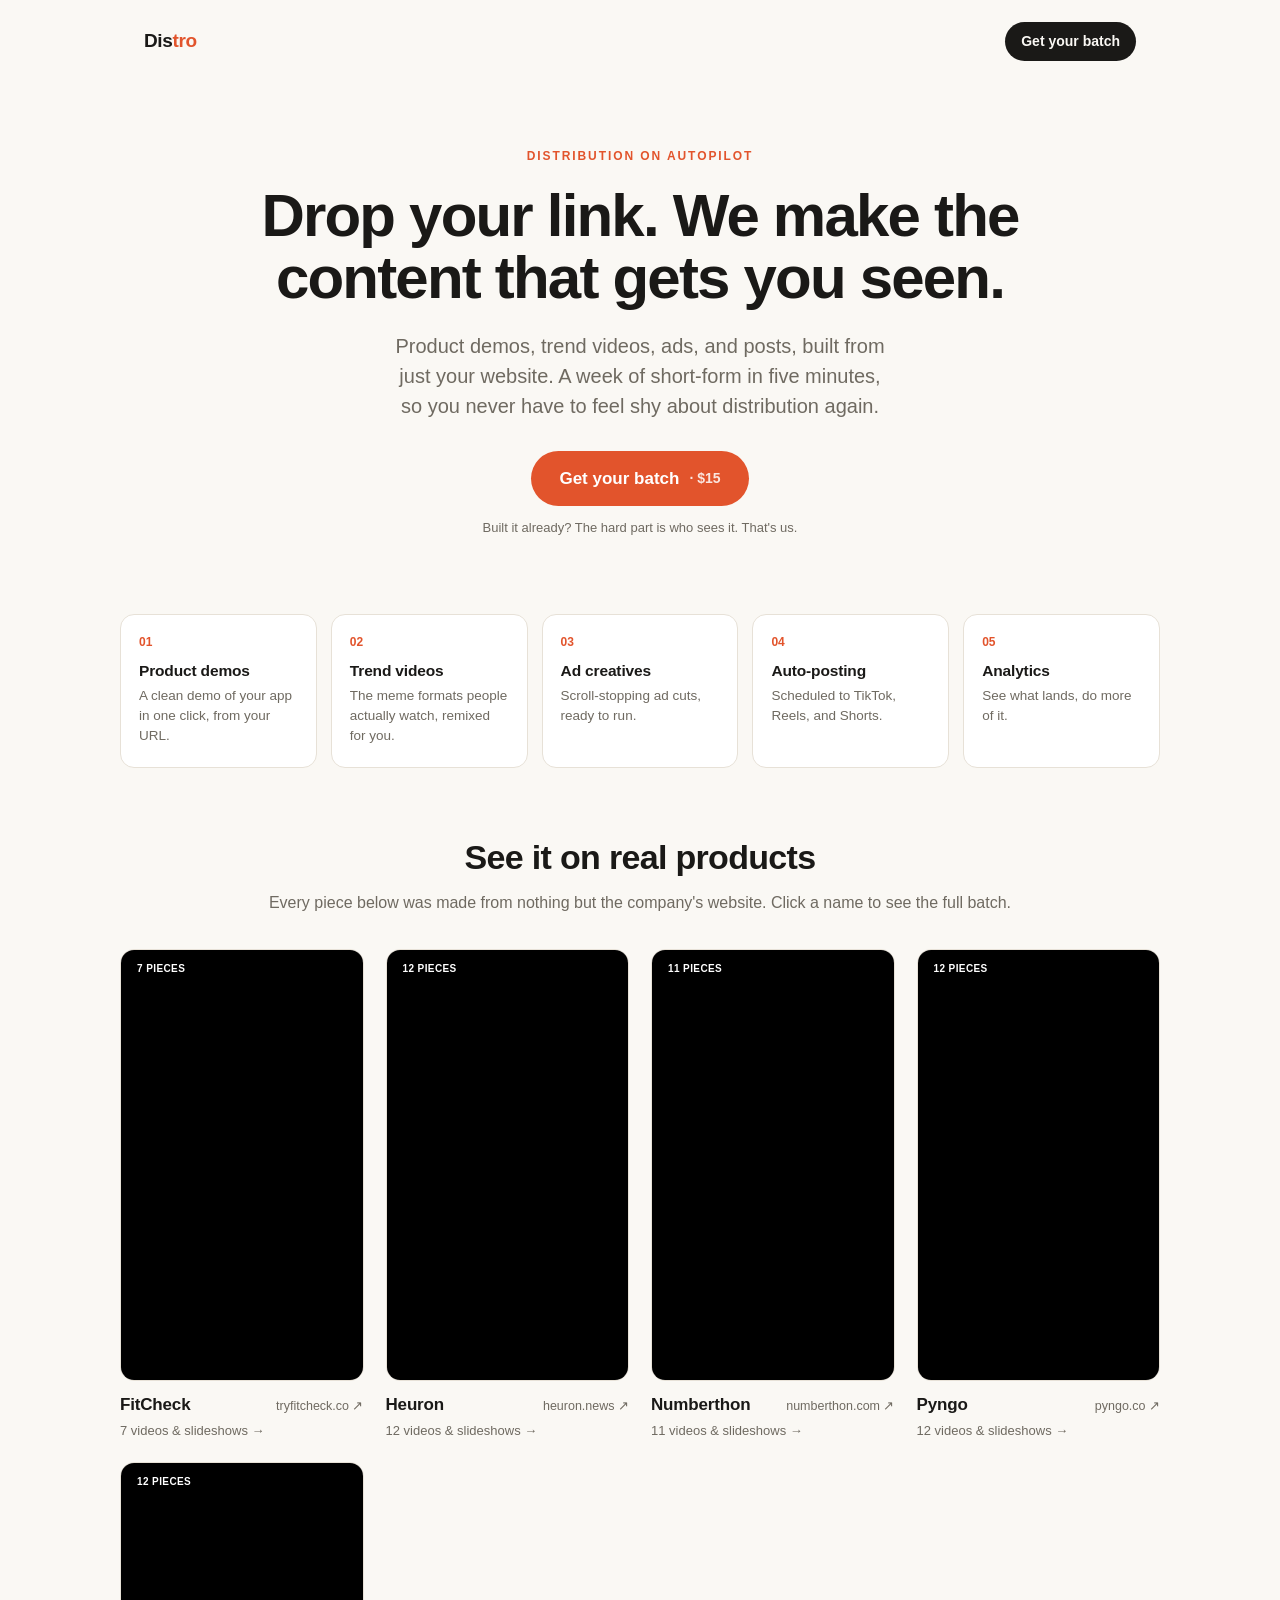
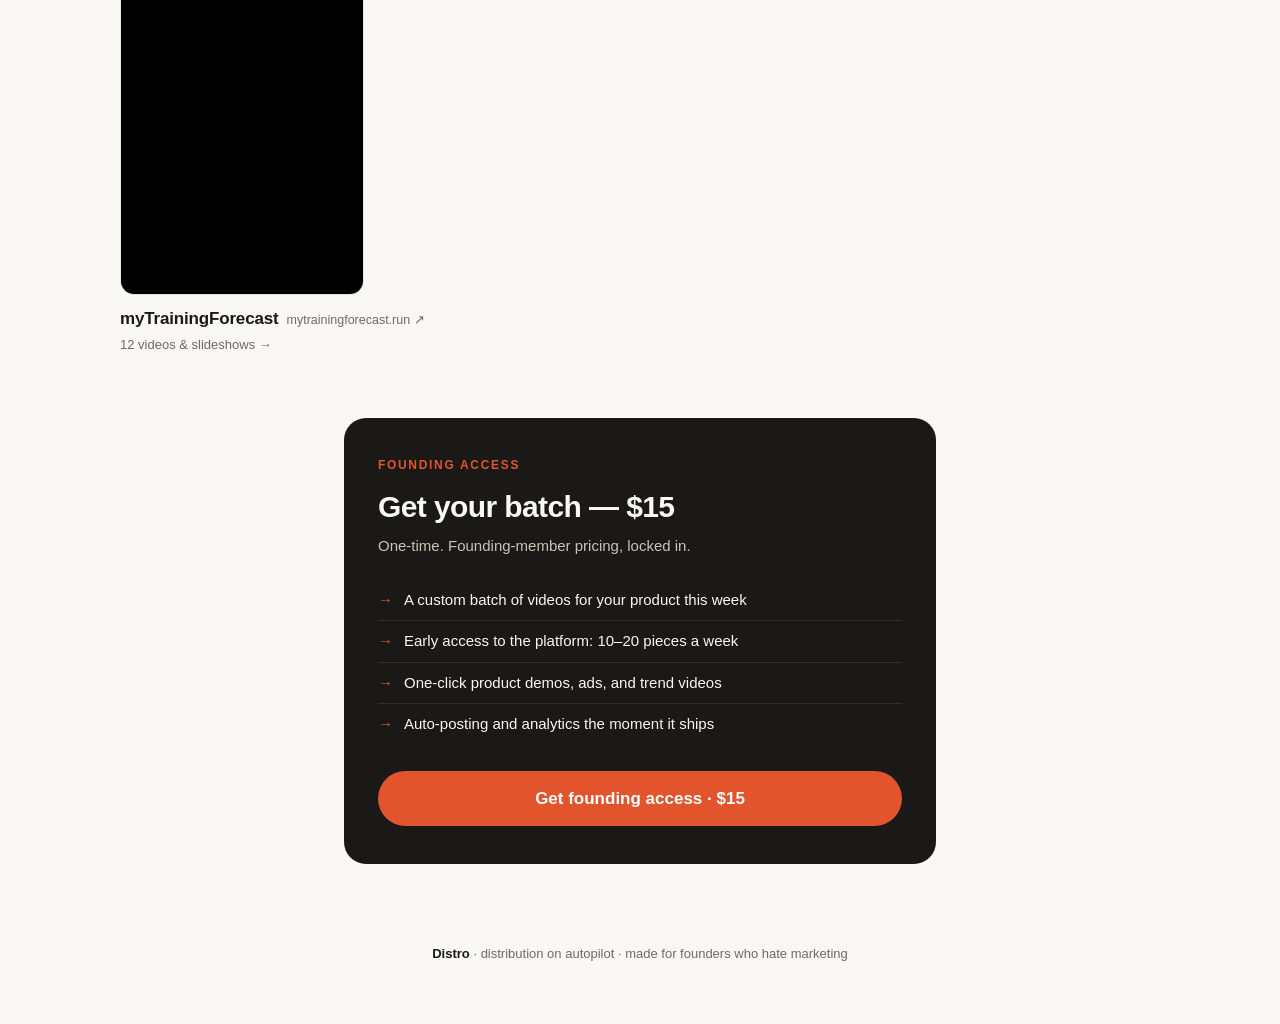
==== index.html @ ab53153d "Wire Dodo $15 checkout link (test mode)" ====
<!doctype html>
<html lang="en">
<head>
<meta charset="utf-8">
<meta name="viewport" content="width=device-width, initial-scale=1">
<title>Distro — distribution on autopilot</title>
<meta name="description" content="Drop your link. We make the short-form content that gets your product seen. Demos, trend videos, ads, and posts, built from just your website.">
<link rel="stylesheet" href="style.css">
</head>
<body>

<nav>
  <a class="brand" href="index.html">Dis<b>tro</b></a>
  <a class="nav-cta" href="#get">Get your batch</a>
</nav>

<header class="hero">
  <div class="eyebrow">Distribution on autopilot</div>
  <h1>Drop your link. We make the content that gets you seen.</h1>
  <p>Product demos, trend videos, ads, and posts, built from just your website. A week of short-form in five minutes, so you never have to feel shy about distribution again.</p>
  <a class="cta" href="#get">Get your batch <small>· $15</small></a>
  <div class="undercta">Built it already? The hard part is who sees it. That's us.</div>
</header>

<section class="does">
  <div class="does-grid">
    <div class="does-item"><div class="n">01</div><h3>Product demos</h3><p>A clean demo of your app in one click, from your URL.</p></div>
    <div class="does-item"><div class="n">02</div><h3>Trend videos</h3><p>The meme formats people actually watch, remixed for you.</p></div>
    <div class="does-item"><div class="n">03</div><h3>Ad creatives</h3><p>Scroll-stopping ad cuts, ready to run.</p></div>
    <div class="does-item"><div class="n">04</div><h3>Auto-posting</h3><p>Scheduled to TikTok, Reels, and Shorts.</p></div>
    <div class="does-item"><div class="n">05</div><h3>Analytics</h3><p>See what lands, do more of it.</p></div>
  </div>
</section>

<section class="section-head" id="examples">
  <h2>See it on real products</h2>
  <div class="sub">Every piece below was made from nothing but the company's website. Click a name to see the full batch.</div>
</section>
<div class="co-cards" id="co-cards"></div>

<section class="offer" id="get">
  <div class="offer-card">
    <div class="tag">Founding access</div>
    <h2>Get your batch — $15</h2>
    <div class="price">One-time. Founding-member pricing, locked in.</div>
    <ul>
      <li><span class="tick">→</span> A custom batch of videos for your product this week</li>
      <li><span class="tick">→</span> Early access to the platform: 10–20 pieces a week</li>
      <li><span class="tick">→</span> One-click product demos, ads, and trend videos</li>
      <li><span class="tick">→</span> Auto-posting and analytics the moment it ships</li>
    </ul>
    <a class="cta" href="https://test.checkout.dodopayments.com/buy/pdt_0NjENRIWLlcmFV4bNzEx5">Get founding access · $15</a>
  </div>
</section>

<footer>
  <b>Distro</b> · distribution on autopilot · made for founders who hate marketing
</footer>

<script src="app.js"></script>
<script>
  fetch("media.json").then(r => r.json()).then(data => {
    document.getElementById("co-cards").innerHTML = data.map(c => `
      <div class="co-card">
        <a class="cover-link" href="portfolio.html?c=${c.slug}">${coverFrame(c)}</a>
        <div class="co-card-meta">
          <a class="co" href="portfolio.html?c=${c.slug}">${c.co}</a>
          <a class="ext" href="${c.href}" target="_blank" rel="noopener">${c.url} ↗</a>
        </div>
        <div class="count">${c.media.length} videos &amp; slideshows →</div>
      </div>`).join("");
  });
</script>
</body>
</html>
---- style.css ----
:root{
  --paper:#faf8f4; --ink:#1a1917; --soft:#6f6a61; --hair:#e7e1d7;
  --ember:#e2542c; --ember-deep:#c2431f; --chip:#f1ece3;
  --sans:"Helvetica Neue",Helvetica,Arial,sans-serif;
}
*{box-sizing:border-box;margin:0;padding:0}
html{scroll-behavior:smooth}
body{background:var(--paper);color:var(--ink);font-family:var(--sans);line-height:1.5;-webkit-font-smoothing:antialiased}
a{color:inherit}
.wrap{max-width:1040px;margin:0 auto;padding:0 24px}

/* nav */
nav{display:flex;justify-content:space-between;align-items:center;padding:22px 24px;max-width:1040px;margin:0 auto}
.brand{font-weight:700;font-size:19px;letter-spacing:-.02em;text-decoration:none}
.brand b{color:var(--ember)}
.nav-cta{font-size:14px;font-weight:600;background:var(--ink);color:var(--paper);padding:9px 16px;border-radius:999px;text-decoration:none}
.nav-back{font-size:14px;font-weight:600;color:var(--soft);text-decoration:none}

/* hero */
.hero{text-align:center;padding:64px 24px 40px;max-width:860px;margin:0 auto}
.eyebrow{font-size:12px;font-weight:700;letter-spacing:.16em;color:var(--ember);text-transform:uppercase;margin-bottom:20px}
h1{font-size:clamp(34px,6vw,60px);line-height:1.03;font-weight:800;letter-spacing:-.03em;text-wrap:balance}
.hero p{font-size:clamp(16px,2.2vw,20px);color:var(--soft);margin:22px auto 0;max-width:620px;text-wrap:balance}
.cta{display:inline-flex;align-items:center;gap:10px;background:var(--ember);color:#fff;font-weight:700;font-size:17px;
     padding:15px 28px;border-radius:999px;text-decoration:none;margin-top:30px;transition:background .15s}
.cta:hover{background:var(--ember-deep)}
.cta small{font-weight:600;opacity:.85;font-size:14px}
.undercta{font-size:13px;color:var(--soft);margin-top:12px}

/* what it does */
.does{padding:36px 24px 8px}
.does-grid{display:grid;grid-template-columns:repeat(auto-fit,minmax(170px,1fr));gap:14px;max-width:1040px;margin:0 auto}
.does-item{background:#fff;border:1px solid var(--hair);border-radius:14px;padding:18px 18px 20px}
.does-item .n{font-size:12px;font-weight:700;color:var(--ember);margin-bottom:8px}
.does-item h3{font-size:15.5px;font-weight:700;letter-spacing:-.01em}
.does-item p{font-size:13.5px;color:var(--soft);margin-top:4px}

/* section header */
.section-head{text-align:center;padding:56px 24px 0}
.section-head h2{font-size:clamp(24px,4vw,34px);font-weight:800;letter-spacing:-.02em}
.section-head .sub{color:var(--soft);margin-top:8px;font-size:16px}

/* shared media frame */
.frame{position:relative;aspect-ratio:9/16;background:var(--chip);border-radius:14px;overflow:hidden;border:1px solid var(--hair)}
.frame video,.frame img{width:100%;height:100%;object-fit:cover;display:block;background:#000}
.badge{position:absolute;left:8px;top:8px;z-index:2;font-size:10px;font-weight:700;letter-spacing:.04em;text-transform:uppercase;background:rgba(0,0,0,.55);color:#fff;padding:3px 8px;border-radius:99px}

/* main-page company cards */
.co-cards{display:grid;grid-template-columns:repeat(auto-fill,minmax(200px,1fr));gap:22px;max-width:1040px;margin:34px auto 0}
.co-card{display:flex;flex-direction:column}
.cover-link{display:block;text-decoration:none;position:relative}
.cover-link .viewall{position:absolute;inset:0;display:flex;align-items:flex-end;justify-content:center;padding:14px;
  background:linear-gradient(to top,rgba(0,0,0,.55),transparent 45%);opacity:0;transition:opacity .15s;color:#fff;font-weight:700;font-size:14px;border-radius:14px}
.cover-link:hover .viewall{opacity:1}
.co-card-meta{display:flex;align-items:baseline;justify-content:space-between;gap:8px;margin-top:11px}
.co-card .co{font-size:17px;font-weight:800;letter-spacing:-.01em;text-decoration:none}
.co-card .co:hover{color:var(--ember)}
.co-card .ext{font-size:12.5px;color:var(--soft);text-decoration:none;white-space:nowrap}
.co-card .ext:hover{color:var(--ember)}
.co-card .count{font-size:13px;color:var(--soft);margin-top:3px}

/* portfolio page */
.pf-head{max-width:1080px;margin:36px auto 0;padding:0 40px}
.pf-head h1{font-size:clamp(30px,5vw,48px)}
.pf-head .pf-sub{color:var(--soft);margin-top:14px;font-size:16px;display:flex;gap:16px;flex-wrap:wrap;align-items:center}
.pf-head .ext{color:var(--ember);text-decoration:none;font-weight:600}
.pf-grid{display:grid;grid-template-columns:repeat(auto-fill,minmax(230px,1fr));gap:32px 28px;max-width:1080px;margin:44px auto 8px;padding:0 40px}

/* slideshow carousel */
.ss-frame .nav{position:absolute;top:50%;transform:translateY(-50%);z-index:3;width:30px;height:30px;border:0;border-radius:999px;
  background:rgba(0,0,0,.5);color:#fff;font-size:17px;line-height:1;cursor:pointer;display:flex;align-items:center;justify-content:center}
.ss-frame .nav:hover{background:rgba(0,0,0,.78)}
.ss-frame .nav.prev{left:8px}
.ss-frame .nav.next{right:8px}
.ss-frame .dots{position:absolute;bottom:9px;left:0;right:0;z-index:3;display:flex;gap:5px;justify-content:center}
.ss-frame .dots i{width:5px;height:5px;border-radius:99px;background:rgba(255,255,255,.45)}
.ss-frame .dots i.on{background:#fff}

/* offer */
.offer{margin:64px auto 40px;max-width:640px;padding:0 24px}
.offer-card{background:var(--ink);color:var(--paper);border-radius:22px;padding:38px 34px}
.offer .tag{font-size:12px;font-weight:700;letter-spacing:.14em;text-transform:uppercase;color:var(--ember)}
.offer h2{font-size:30px;font-weight:800;letter-spacing:-.02em;margin-top:10px}
.offer .price{font-size:15px;color:#c9c3b8;margin-top:6px}
.offer ul{list-style:none;margin:22px 0 26px}
.offer li{display:flex;gap:11px;padding:9px 0;font-size:15px;border-top:1px solid rgba(255,255,255,.09)}
.offer li:first-child{border-top:0}
.offer li .tick{color:var(--ember);font-weight:800;flex:none}
.offer .cta{margin-top:0;width:100%;justify-content:center}

footer{text-align:center;padding:40px 24px 60px;color:var(--soft);font-size:13px}
footer b{color:var(--ink)}
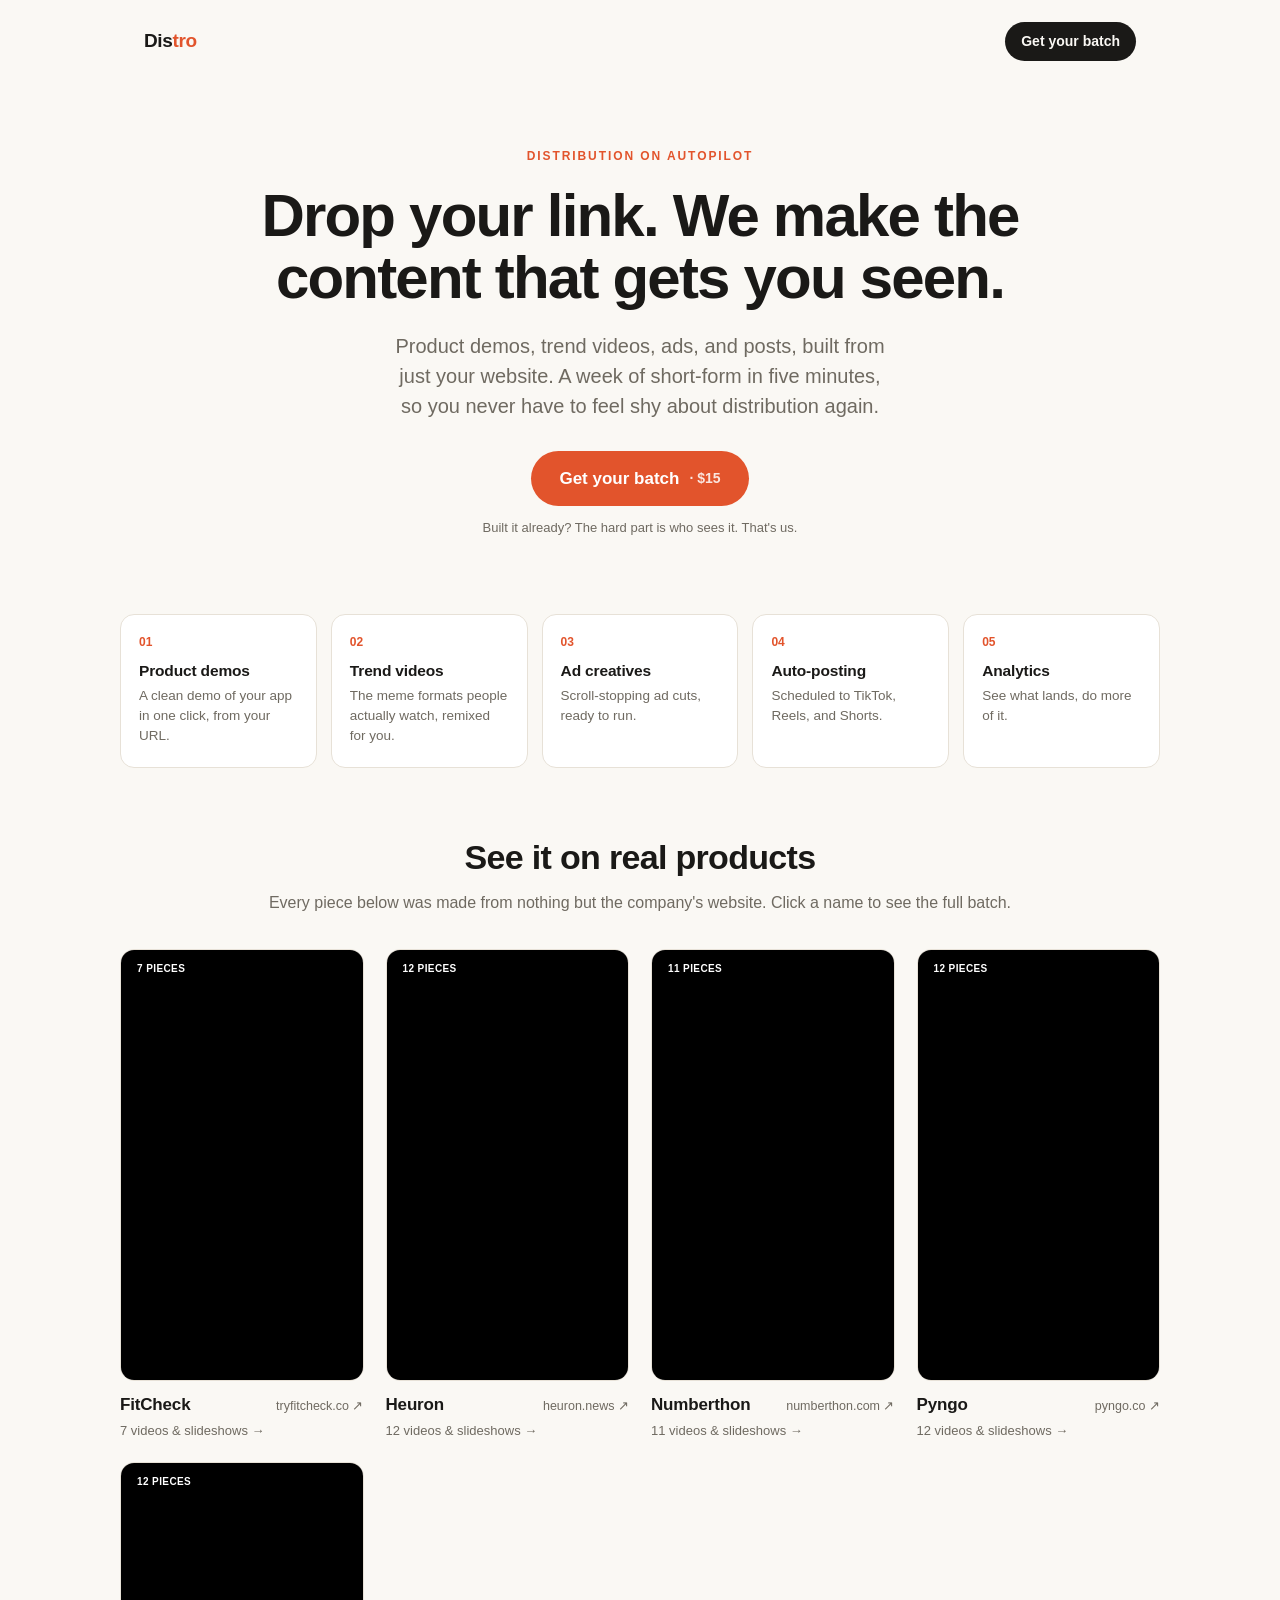
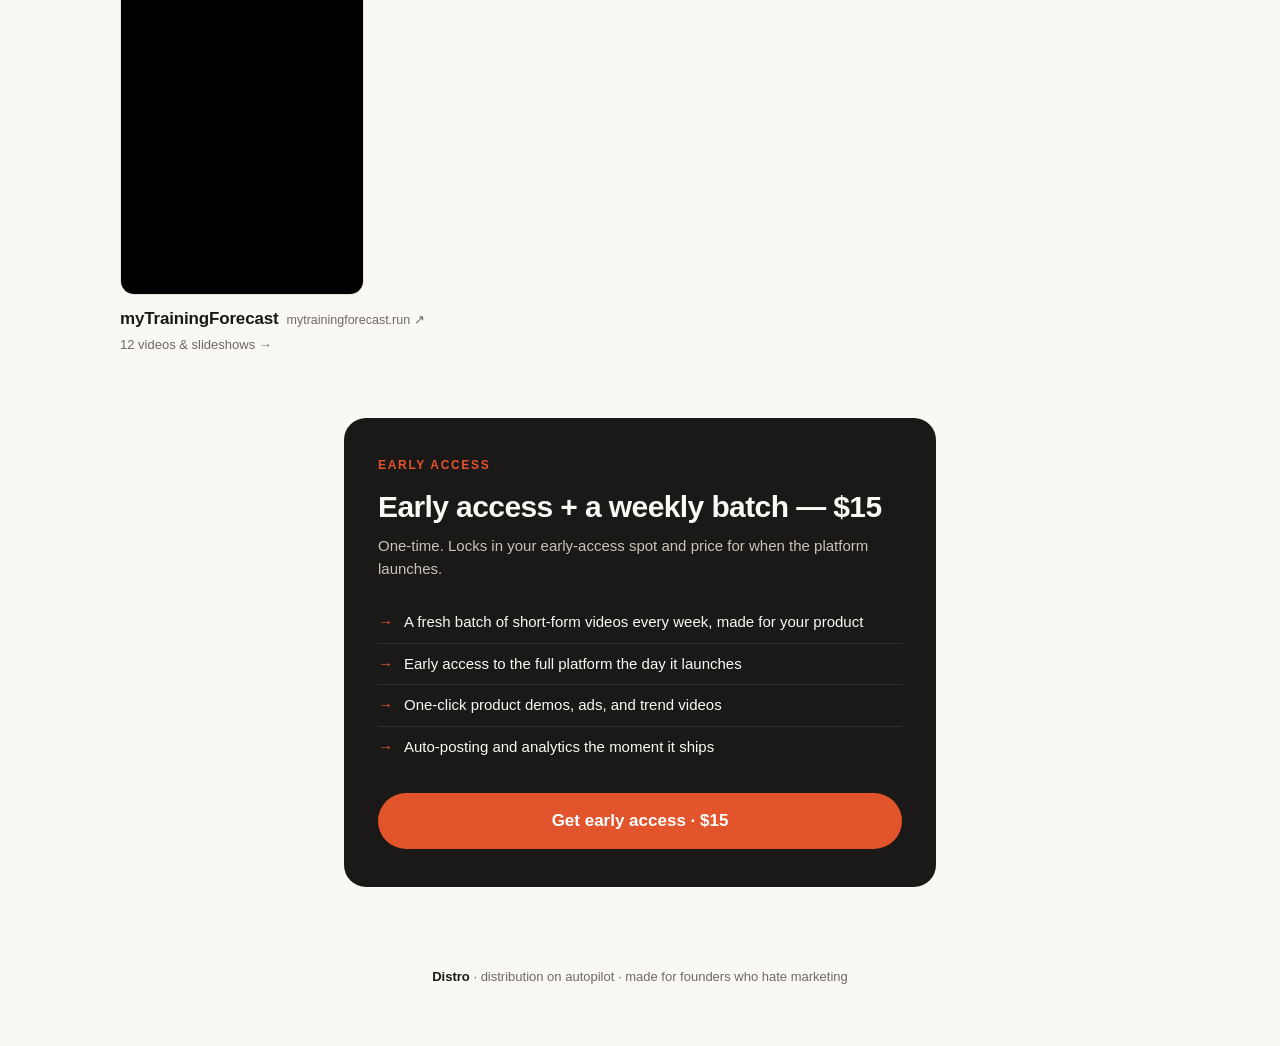
==== commit 6dc4d173: "Reframe offer: early access + weekly batch (drop 'founding')" ====
--- a/index.html
+++ b/index.html
@@ -5,6 +5,7 @@
 <meta name="viewport" content="width=device-width, initial-scale=1">
 <title>Distro — distribution on autopilot</title>
 <meta name="description" content="Drop your link. We make the short-form content that gets your product seen. Demos, trend videos, ads, and posts, built from just your website.">
+<link rel="icon" type="image/svg+xml" href="favicon.svg">
 <link rel="stylesheet" href="style.css">
 </head>
 <body>
@@ -40,16 +41,16 @@
 
 <section class="offer" id="get">
   <div class="offer-card">
-    <div class="tag">Founding access</div>
-    <h2>Get your batch — $15</h2>
-    <div class="price">One-time. Founding-member pricing, locked in.</div>
+    <div class="tag">Early access</div>
+    <h2>Early access + a weekly batch — $15</h2>
+    <div class="price">One-time. Locks in your early-access spot and price for when the platform launches.</div>
     <ul>
-      <li><span class="tick">→</span> A custom batch of videos for your product this week</li>
-      <li><span class="tick">→</span> Early access to the platform: 10–20 pieces a week</li>
+      <li><span class="tick">→</span> A fresh batch of short-form videos every week, made for your product</li>
+      <li><span class="tick">→</span> Early access to the full platform the day it launches</li>
       <li><span class="tick">→</span> One-click product demos, ads, and trend videos</li>
       <li><span class="tick">→</span> Auto-posting and analytics the moment it ships</li>
     </ul>
-    <a class="cta" href="https://test.checkout.dodopayments.com/buy/pdt_0NjENRIWLlcmFV4bNzEx5">Get founding access · $15</a>
+    <a class="cta" href="https://test.checkout.dodopayments.com/buy/pdt_0NjENRIWLlcmFV4bNzEx5">Get early access · $15</a>
   </div>
 </section>
 
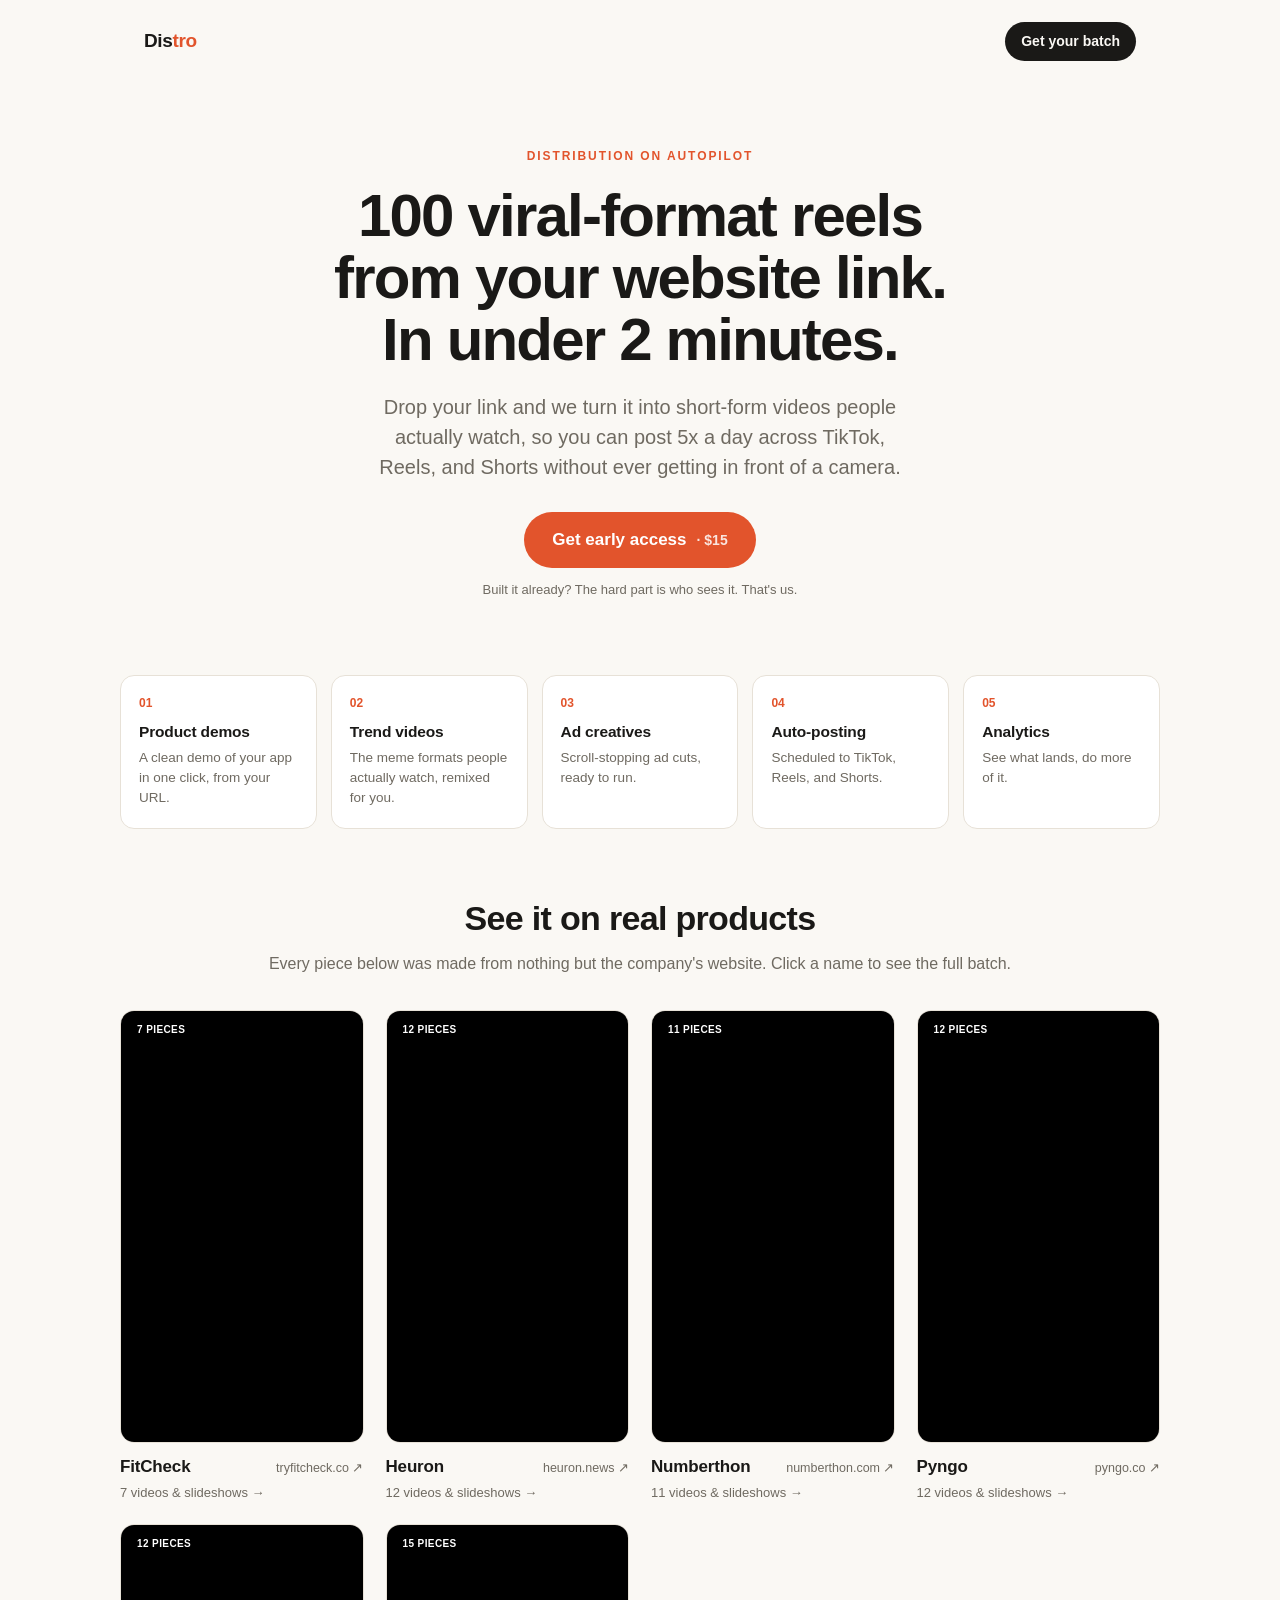
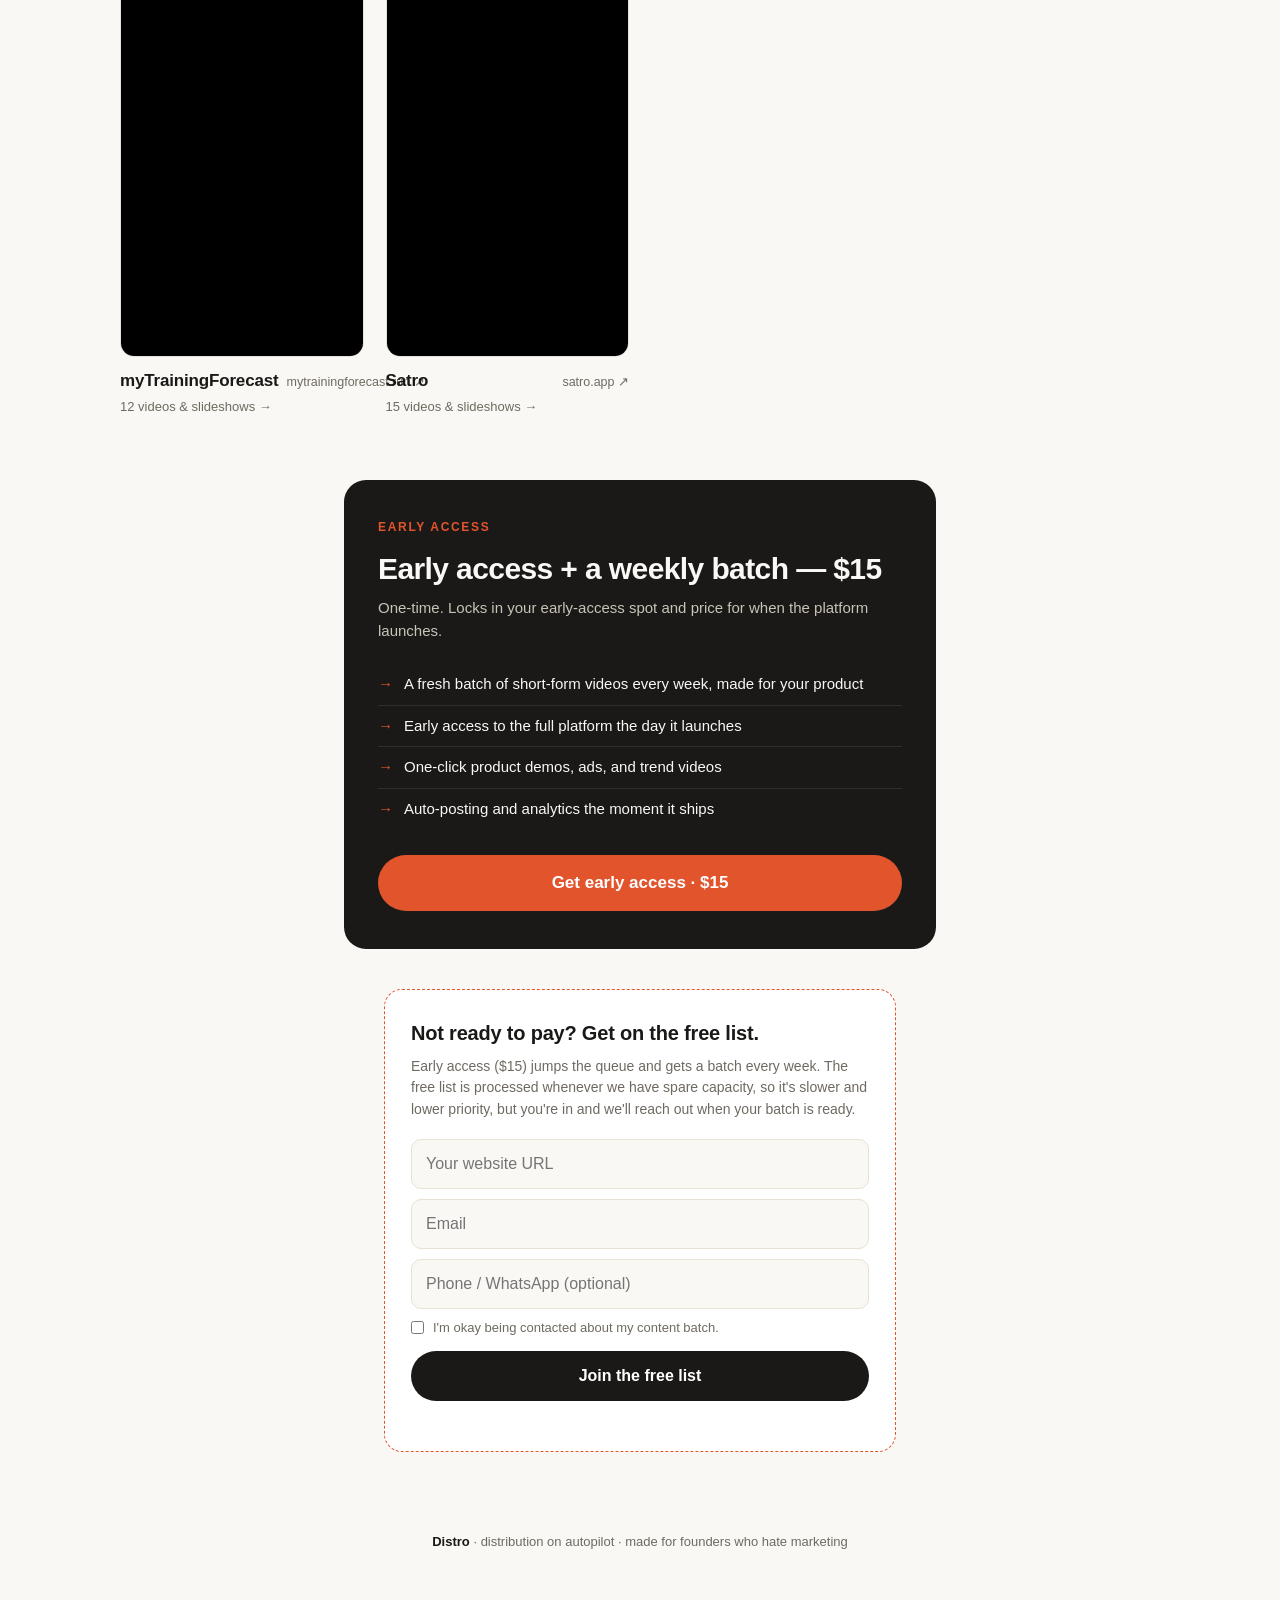
==== commit 7538b33c: "Add Clarity analytics, benefit headline, free-list lead capture (email/phone/website + consent)" ====
--- a/index.html
+++ b/index.html
@@ -7,6 +7,13 @@
 <meta name="description" content="Drop your link. We make the short-form content that gets your product seen. Demos, trend videos, ads, and posts, built from just your website.">
 <link rel="icon" type="image/svg+xml" href="favicon.svg">
 <link rel="stylesheet" href="style.css">
+<script type="text/javascript">
+  (function(c,l,a,r,i,t,y){
+    c[a]=c[a]||function(){(c[a].q=c[a].q||[]).push(arguments)};
+    t=l.createElement(r);t.async=1;t.src="https://www.clarity.ms/tag/"+i;
+    y=l.getElementsByTagName(r)[0];y.parentNode.insertBefore(t,y);
+  })(window, document, "clarity", "script", "xmulccezq9");
+</script>
 </head>
 <body>
 
@@ -17,9 +24,9 @@
 
 <header class="hero">
   <div class="eyebrow">Distribution on autopilot</div>
-  <h1>Drop your link. We make the content that gets you seen.</h1>
-  <p>Product demos, trend videos, ads, and posts, built from just your website. A week of short-form in five minutes, so you never have to feel shy about distribution again.</p>
-  <a class="cta" href="#get">Get your batch <small>· $15</small></a>
+  <h1>100 viral-format reels from your website link. In under 2 minutes.</h1>
+  <p>Drop your link and we turn it into short-form videos people actually watch, so you can post 5x a day across TikTok, Reels, and Shorts without ever getting in front of a camera.</p>
+  <a class="cta" href="#get">Get early access <small>· $15</small></a>
   <div class="undercta">Built it already? The hard part is who sees it. That's us.</div>
 </header>
 
@@ -50,7 +57,22 @@
       <li><span class="tick">→</span> One-click product demos, ads, and trend videos</li>
       <li><span class="tick">→</span> Auto-posting and analytics the moment it ships</li>
     </ul>
-    <a class="cta" href="https://test.checkout.dodopayments.com/buy/pdt_0NjENRIWLlcmFV4bNzEx5">Get early access · $15</a>
+    <a class="cta" href="https://checkout.dodopayments.com/buy/pdt_0NjEiKFzKqp1fcDkV04AZ">Get early access · $15</a>
+  </div>
+</section>
+
+<section class="freelist" id="join">
+  <div class="freelist-card">
+    <h3>Not ready to pay? Get on the free list.</h3>
+    <p>Early access ($15) jumps the queue and gets a batch every week. The free list is processed whenever we have spare capacity, so it's slower and lower priority, but you're in and we'll reach out when your batch is ready.</p>
+    <form id="lead-form">
+      <input name="website" type="url" placeholder="Your website URL" required>
+      <input name="email" type="email" placeholder="Email" required>
+      <input name="phone" type="tel" placeholder="Phone / WhatsApp (optional)">
+      <label class="consent"><input type="checkbox" name="consent" required> I'm okay being contacted about my content batch.</label>
+      <button type="submit">Join the free list</button>
+    </form>
+    <p id="lead-msg" class="lead-msg"></p>
   </div>
 </section>
 
--- a/style.css
+++ b/style.css
@@ -90,3 +90,19 @@
 
 footer{text-align:center;padding:40px 24px 60px;color:var(--soft);font-size:13px}
 footer b{color:var(--ink)}
+
+/* free-list capture */
+.freelist{max-width:560px;margin:8px auto 40px;padding:0 24px}
+.freelist-card{border:1px solid var(--hair-dark,#c9c3b8);border:1px dashed var(--ember);border-radius:18px;padding:28px 26px;background:#fff}
+.freelist-card h3{font-size:20px;font-weight:800;letter-spacing:-.01em}
+.freelist-card p{font-size:14px;color:var(--soft);margin-top:8px;line-height:1.55}
+#lead-form{display:flex;flex-direction:column;gap:10px;margin-top:18px}
+#lead-form input[type=url],#lead-form input[type=email],#lead-form input[type=tel]{
+  border:1px solid var(--hair);border-radius:10px;padding:12px 14px;font:inherit;color:var(--ink);background:var(--paper);outline:none}
+#lead-form input:focus{border-color:var(--ink)}
+.consent{display:flex;align-items:flex-start;gap:9px;font-size:13px;color:var(--soft);line-height:1.4;cursor:pointer}
+.consent input{margin-top:2px;flex:none}
+#lead-form button{background:var(--ink);color:#fff;border:0;border-radius:999px;padding:13px 20px;font:inherit;font-weight:700;cursor:pointer;margin-top:4px}
+#lead-form button:hover{background:#000}
+.lead-msg{font-size:13.5px;color:var(--green);margin-top:12px;min-height:1em}
+.lead-msg.err{color:var(--red)}
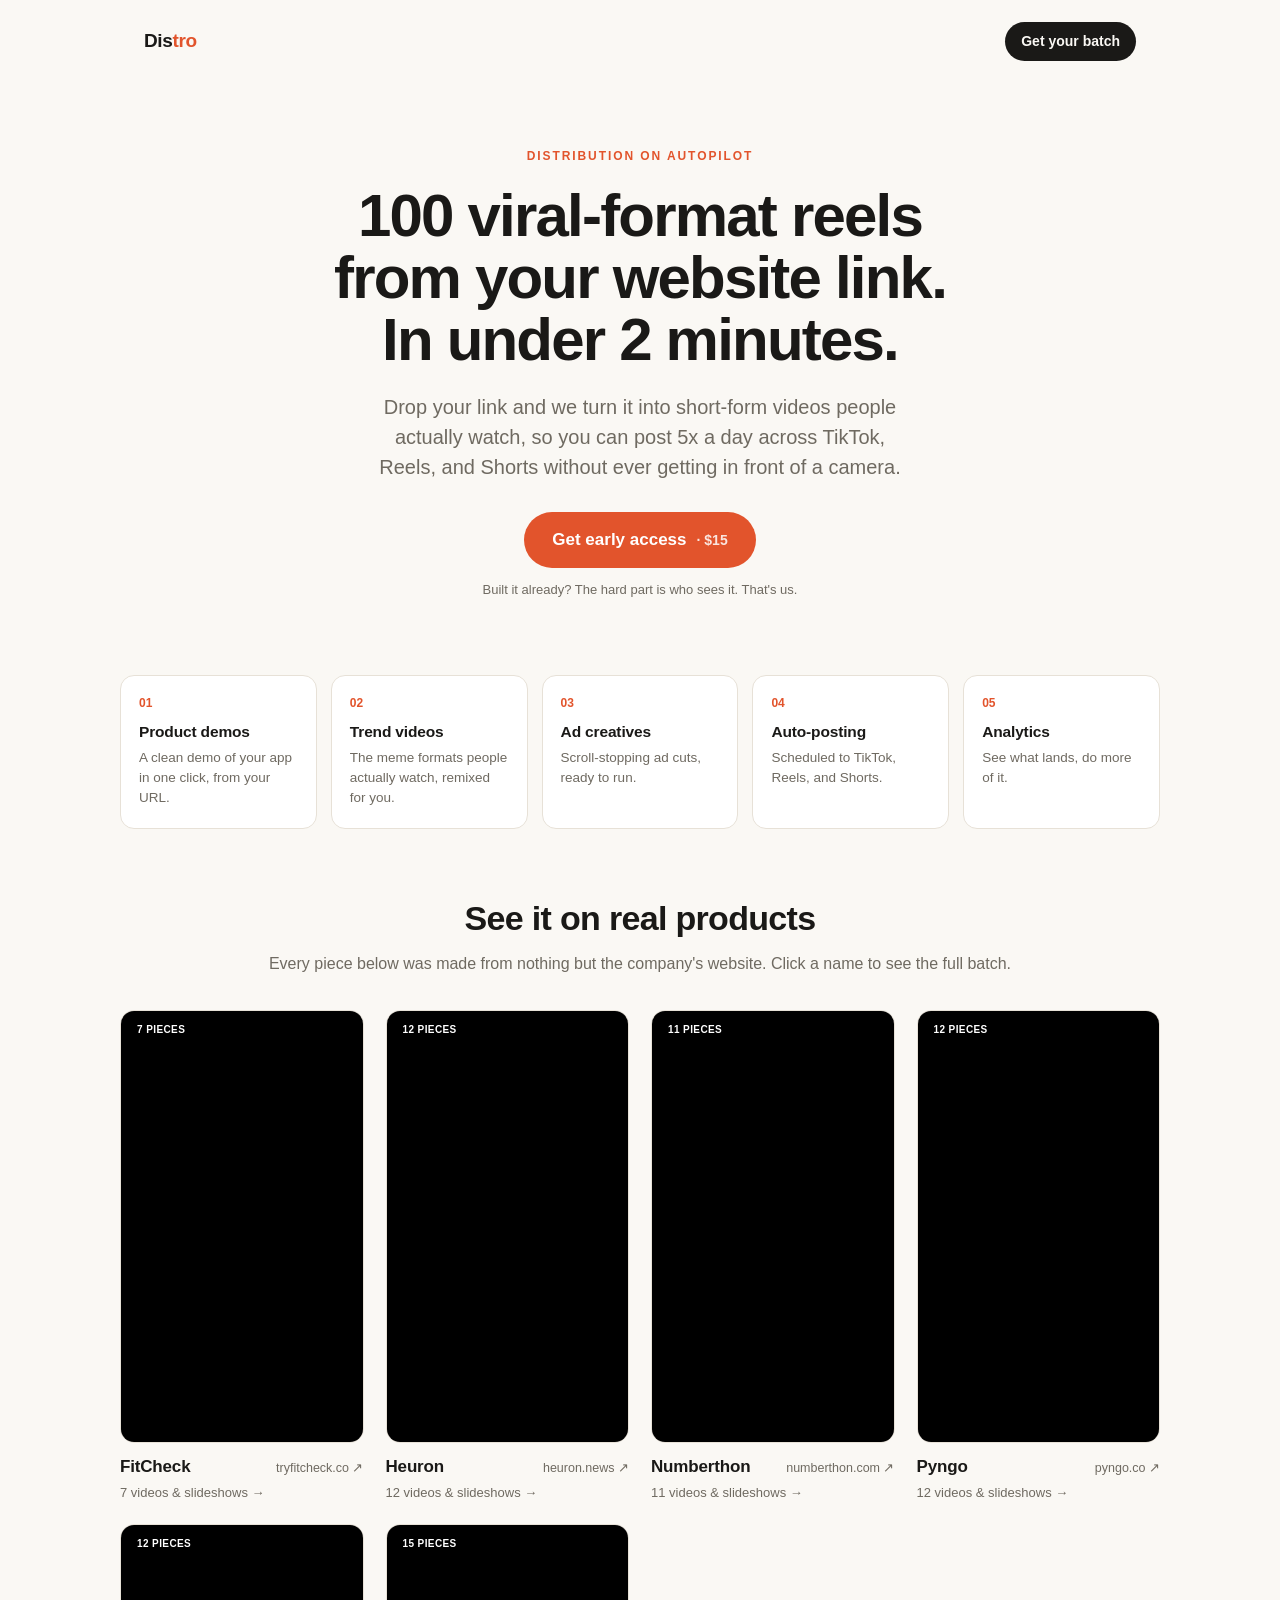
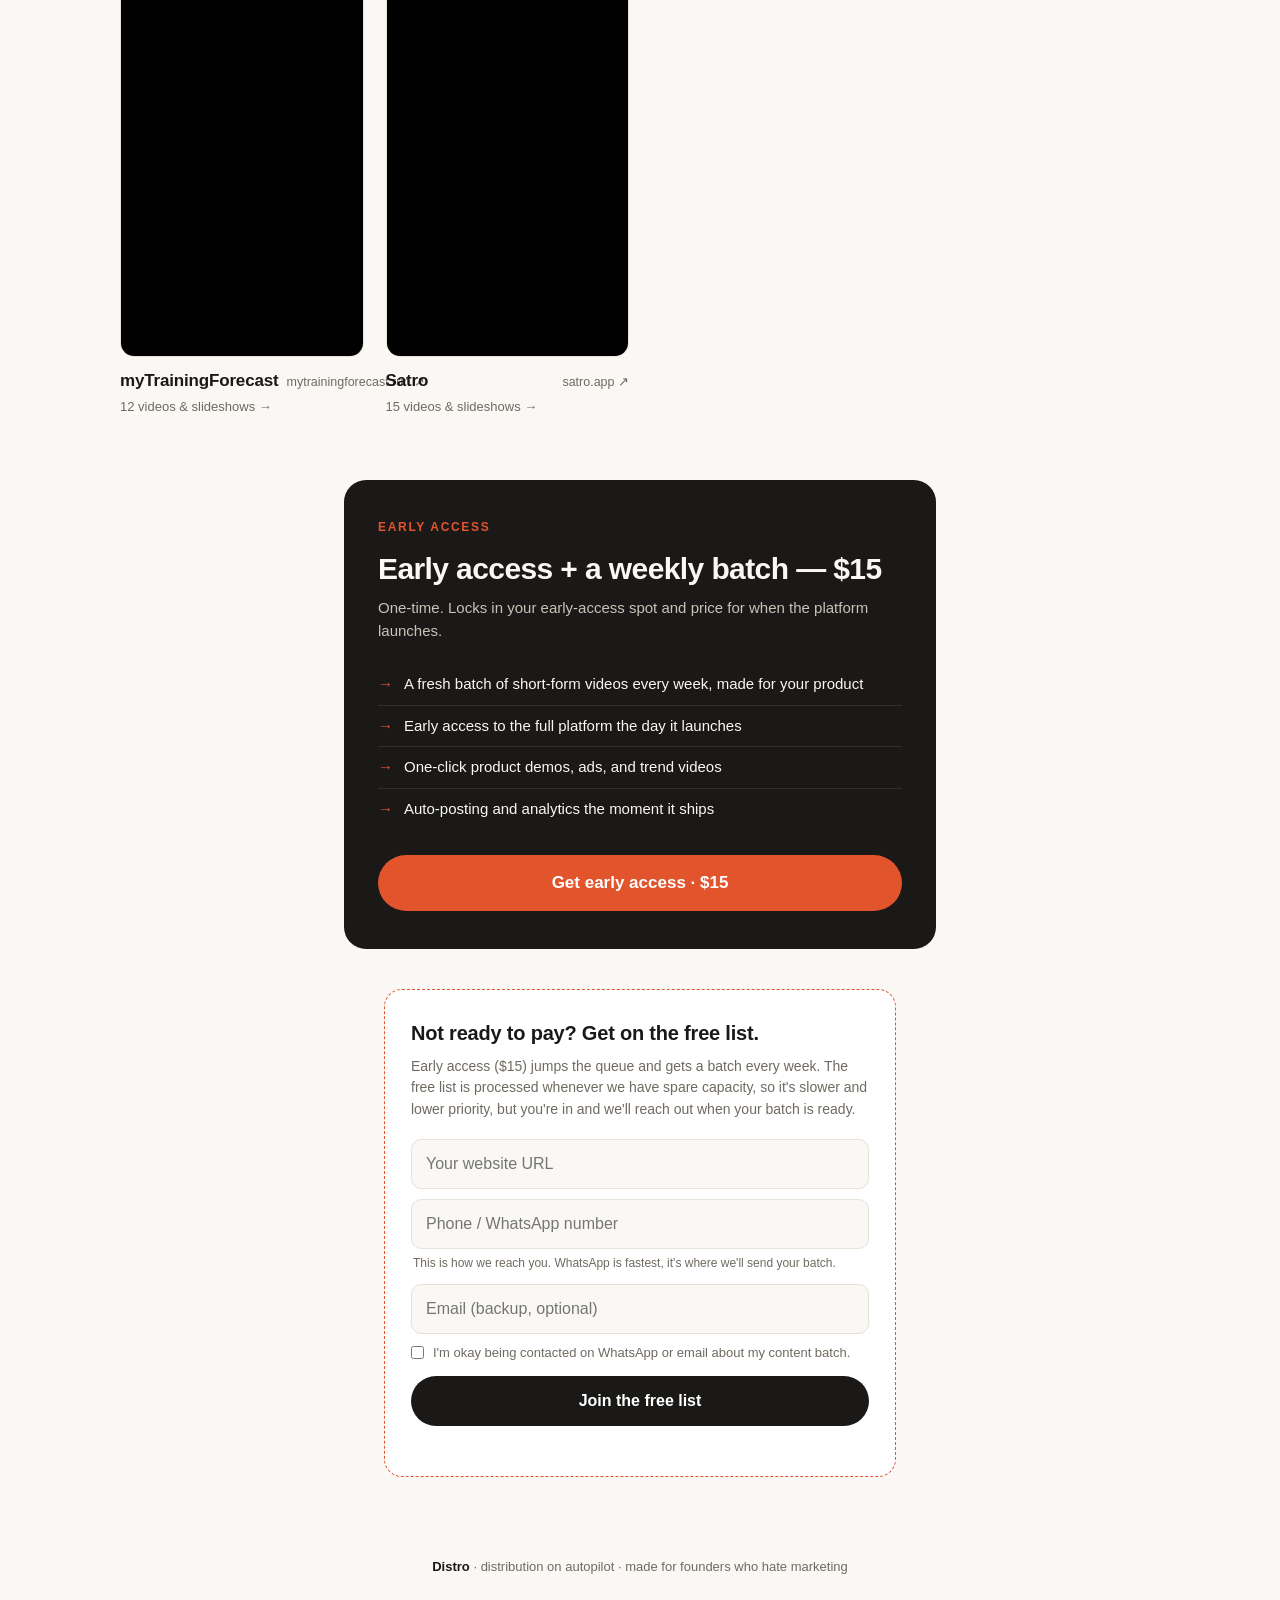
==== commit cc2db7e8: "Phone-first free-list capture (required, WhatsApp), email optional backup" ====
--- a/index.html
+++ b/index.html
@@ -67,9 +67,10 @@
     <p>Early access ($15) jumps the queue and gets a batch every week. The free list is processed whenever we have spare capacity, so it's slower and lower priority, but you're in and we'll reach out when your batch is ready.</p>
     <form id="lead-form">
       <input name="website" type="url" placeholder="Your website URL" required>
-      <input name="email" type="email" placeholder="Email" required>
-      <input name="phone" type="tel" placeholder="Phone / WhatsApp (optional)">
-      <label class="consent"><input type="checkbox" name="consent" required> I'm okay being contacted about my content batch.</label>
+      <input name="phone" type="tel" placeholder="Phone / WhatsApp number" required>
+      <span class="field-note">This is how we reach you. WhatsApp is fastest, it's where we'll send your batch.</span>
+      <input name="email" type="email" placeholder="Email (backup, optional)">
+      <label class="consent"><input type="checkbox" name="consent" required> I'm okay being contacted on WhatsApp or email about my content batch.</label>
       <button type="submit">Join the free list</button>
     </form>
     <p id="lead-msg" class="lead-msg"></p>
--- a/style.css
+++ b/style.css
@@ -106,3 +106,4 @@
 #lead-form button:hover{background:#000}
 .lead-msg{font-size:13.5px;color:var(--green);margin-top:12px;min-height:1em}
 .lead-msg.err{color:var(--red)}
+.field-note{font-size:12px;color:var(--soft);margin:-4px 2px 2px;line-height:1.4}
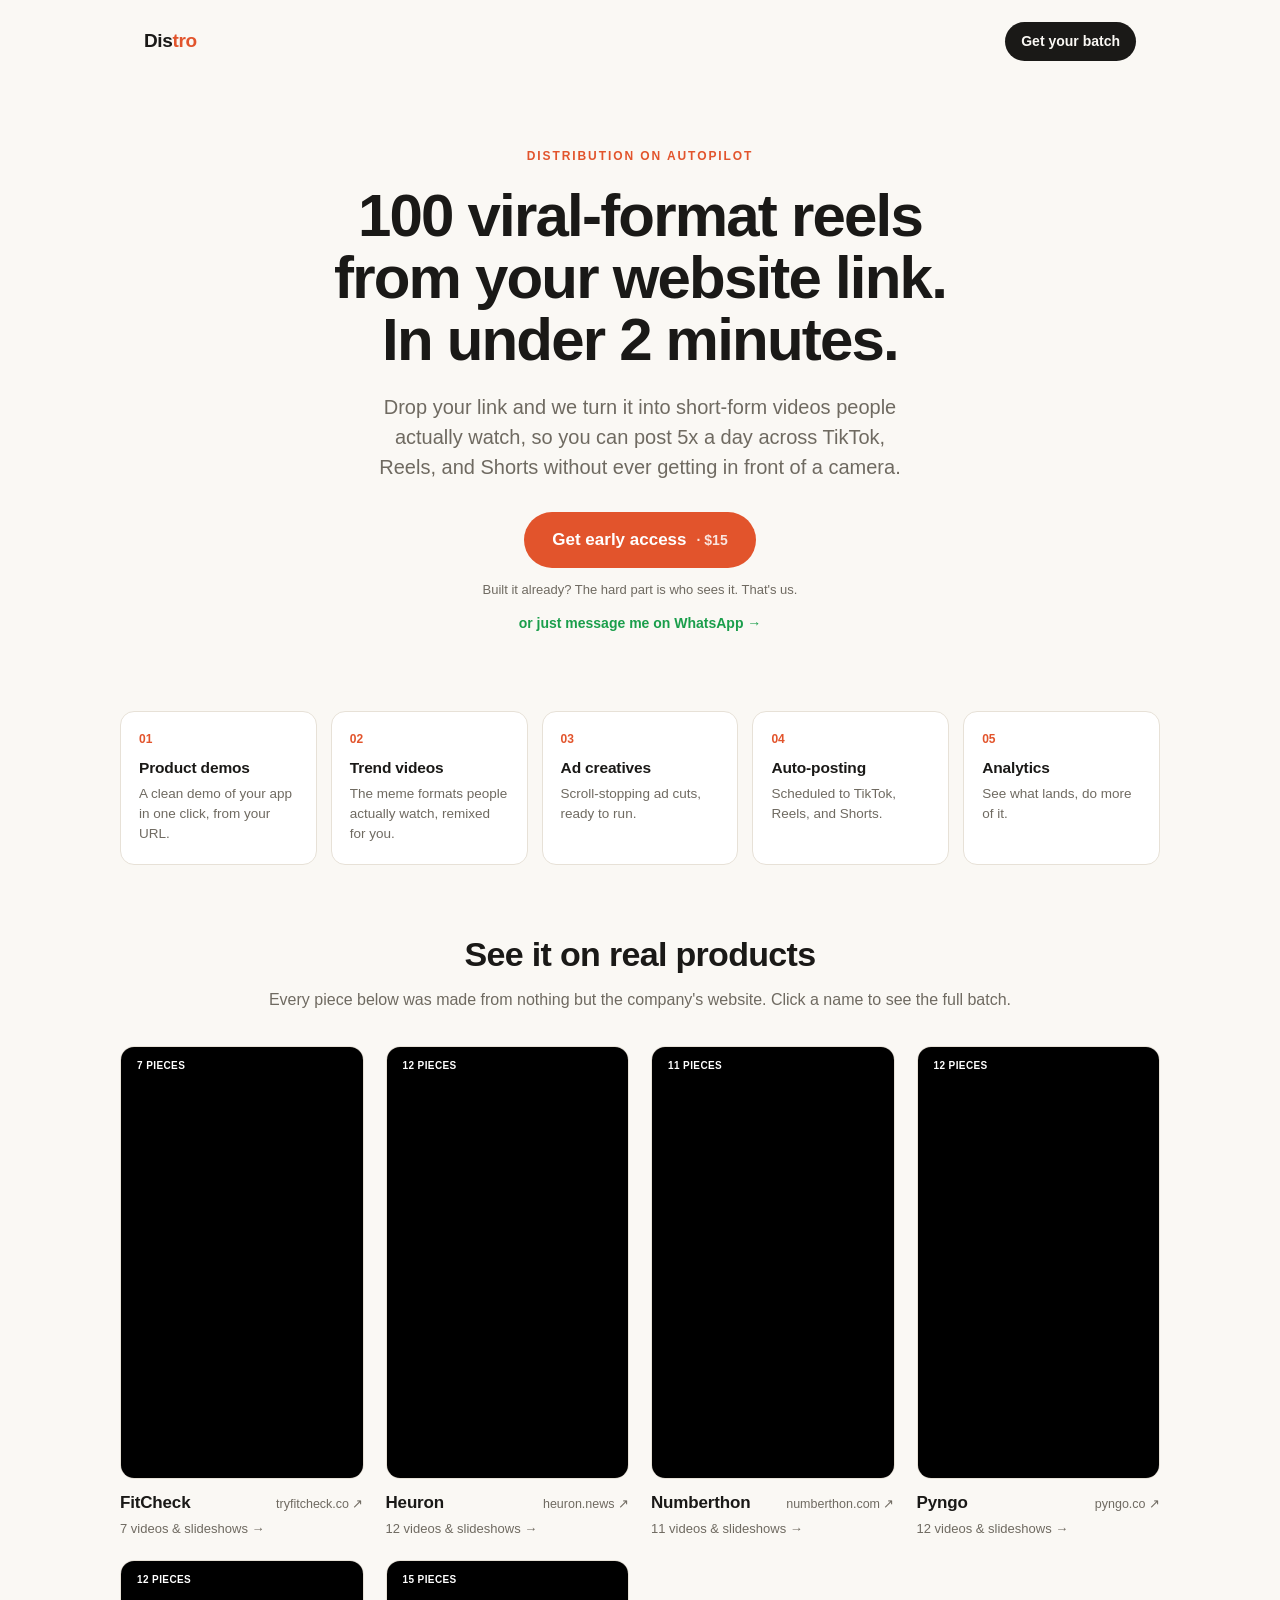
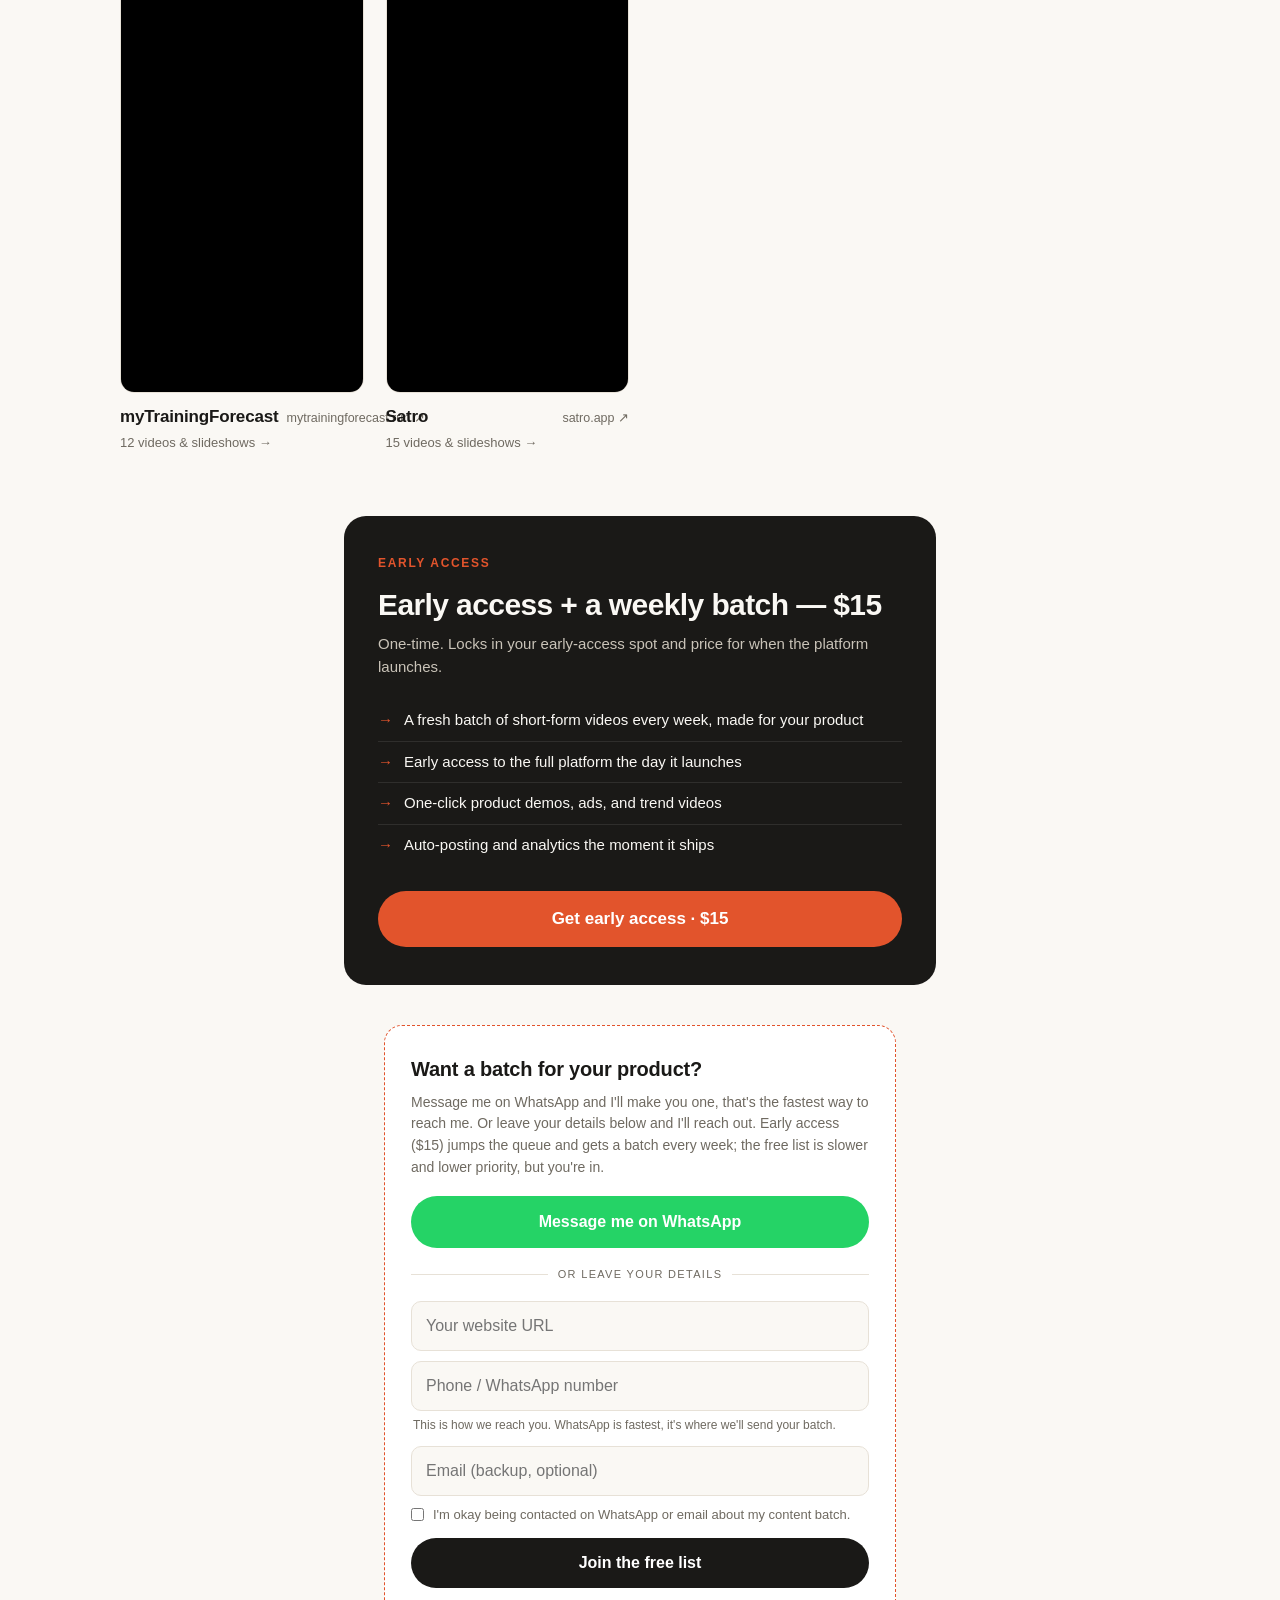
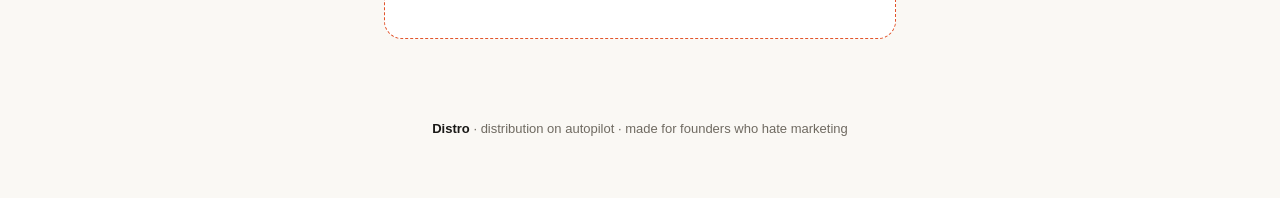
==== commit da874e71: "Add WhatsApp contact (direct DM) as primary reach + form fallback" ====
--- a/index.html
+++ b/index.html
@@ -28,6 +28,7 @@
   <p>Drop your link and we turn it into short-form videos people actually watch, so you can post 5x a day across TikTok, Reels, and Shorts without ever getting in front of a camera.</p>
   <a class="cta" href="#get">Get early access <small>· $15</small></a>
   <div class="undercta">Built it already? The hard part is who sees it. That's us.</div>
+  <a class="wa-link" href="https://wa.me/918789074044?text=Hi!%20Saw%20Distro%2C%20I%20want%20content%20for%20my%20product%3A%20" target="_blank" rel="noopener">or just message me on WhatsApp →</a>
 </header>
 
 <section class="does">
@@ -63,8 +64,10 @@
 
 <section class="freelist" id="join">
   <div class="freelist-card">
-    <h3>Not ready to pay? Get on the free list.</h3>
-    <p>Early access ($15) jumps the queue and gets a batch every week. The free list is processed whenever we have spare capacity, so it's slower and lower priority, but you're in and we'll reach out when your batch is ready.</p>
+    <h3>Want a batch for your product?</h3>
+    <p>Message me on WhatsApp and I'll make you one, that's the fastest way to reach me. Or leave your details below and I'll reach out. Early access ($15) jumps the queue and gets a batch every week; the free list is slower and lower priority, but you're in.</p>
+    <a class="wa-btn" href="https://wa.me/918789074044?text=Hi!%20Saw%20Distro%2C%20I%20want%20content%20for%20my%20product%3A%20" target="_blank" rel="noopener">Message me on WhatsApp</a>
+    <div class="or">or leave your details</div>
     <form id="lead-form">
       <input name="website" type="url" placeholder="Your website URL" required>
       <input name="phone" type="tel" placeholder="Phone / WhatsApp number" required>
--- a/style.css
+++ b/style.css
@@ -107,3 +107,9 @@
 .lead-msg{font-size:13.5px;color:var(--green);margin-top:12px;min-height:1em}
 .lead-msg.err{color:var(--red)}
 .field-note{font-size:12px;color:var(--soft);margin:-4px 2px 2px;line-height:1.4}
+.wa-btn{display:flex;align-items:center;justify-content:center;gap:9px;background:#25D366;color:#fff;font-weight:700;font-size:16px;border-radius:999px;padding:14px 20px;text-decoration:none;margin-top:18px}
+.wa-btn:hover{background:#1ebe5b}
+.wa-link{display:inline-block;margin-top:14px;color:#1a9e4b;font-weight:600;font-size:14px;text-decoration:none}
+.wa-link:hover{text-decoration:underline}
+.or{display:flex;align-items:center;gap:10px;color:var(--soft);font-size:11px;letter-spacing:.12em;text-transform:uppercase;margin:18px 0 2px}
+.or::before,.or::after{content:"";flex:1;border-top:1px solid var(--hair)}
